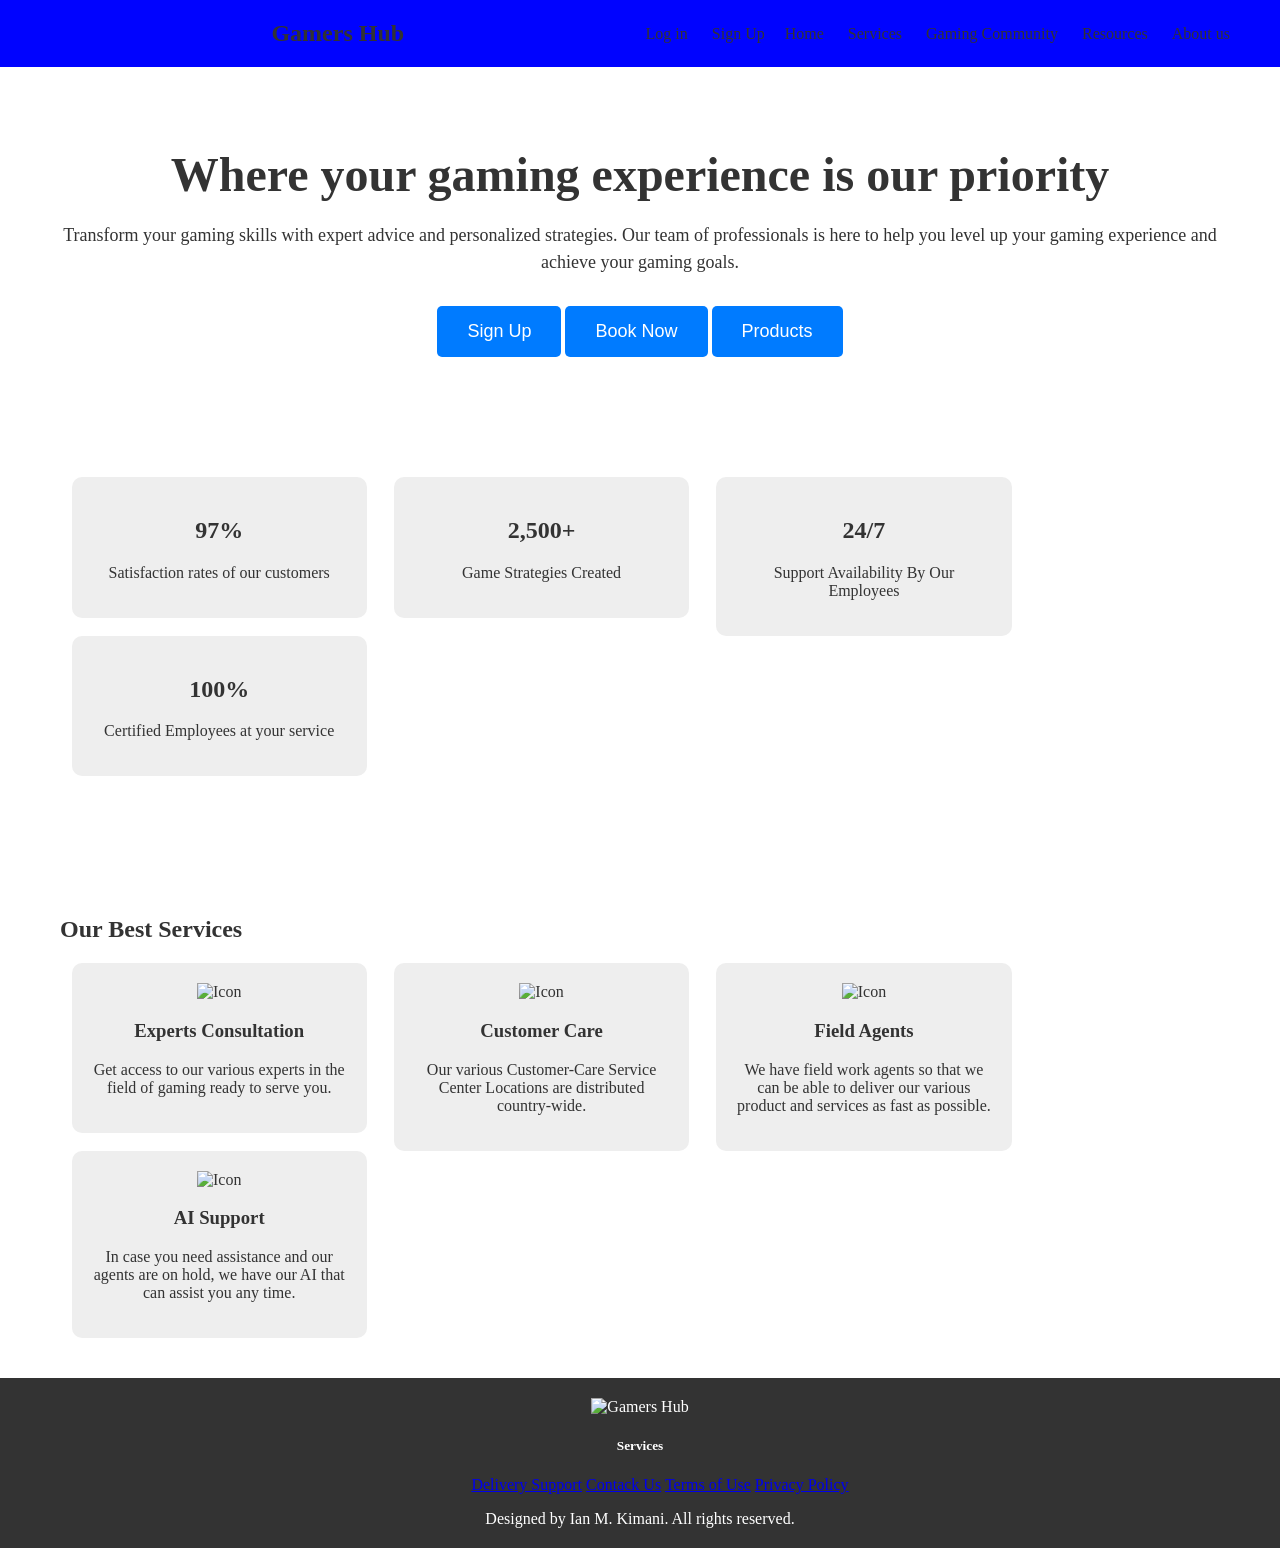
==== index.html @ 934fc9e8 "Add files via upload" ====
<!DOCTYPE html>
<html lang="en">
<head>
    <meta charset="UTF-8">
    <meta name="viewport" content="width=device-width, initial-scale=1.0">
    <title>Gamers Hub</title>
    <link rel="stylesheet" href="styles.css">
</head>
<body>
    <!-- Loading Screen -->
    <div id="loading-screen">
        <div class="spinner"></div>
    </div>

    <!-- Login Form Modal -->
    <div id="login-modal" class="modal">
        <div class="modal-content">
            <span class="close" id="close-login">&times;</span>
            <h2>Login</h2>
            <form>
                <input type="text" placeholder="Username" required>
                <input type="password" placeholder="Password" required>
                <button type="submit">Login</button>
            </form>
        </div>
    </div>

    <!-- Sign-Up Form Modal -->
    <div id="signup-modal" class="modal">
        <div class="modal-content">
            <span class="close" id="close-signup">&times;</span>
            <h2>Sign Up</h2>
            <form>
                <input type="text" placeholder="Username" required>
                <input type="email" placeholder="Email" required>
                <input type="password" placeholder="Password" required>
                <button type="submit">Sign Up</button>
            </form>
        </div>
    </div>

    <header>
        <div class="container">
            <div class="logo">Gamers Hub</div>
            <nav class="nav">
                <a href="#">Home</a>
                <a href="#">Services</a>
                <a href="#">Gaming Community</a>
                <a href="#">Resources</a>
                <a href="#">About us</a>
            </nav>
            <div class="nav">
                <a href="#" id="login-btn">Log in</a>
                <a href="#" id="signup-btn" class="cta">Sign Up</a>
            </div>
        </div>
    </header>

    <section class="hero">
        <div class="container">
            <h1>Where your gaming experience is our priority</h1>
            <p>Transform your gaming skills with expert advice and personalized strategies. Our team of professionals is here to help you level up your gaming experience and achieve your gaming goals.</p>
            <div class="cta">
                <button class="btn">Sign Up</button>
                <button class="btn">Book Now</button>
                <button class="btn">Products</button>
            </div>
        </div>
    </section>
    <section class="stats">
        <div class="container">
            <div class="stat">
                <h2>97%</h2>
                <p>Satisfaction rates of our customers</p>
            </div>
            <div class="stat">
                <h2>2,500+</h2>
                <p>Game Strategies Created</p>
            </div>
            <div class="stat">
                <h2>24/7</h2>
                <p>Support Availability By Our Employees</p>
            </div>
            <div class="stat">
                <h2>100%</h2>
                <p>Certified Employees at your service</p>
            </div>
        </div>
    </section>
    <section class="services">
        <div class="container">
            <h2>Our Best Services</h2>
            <div class="service">
                <img src="https://via.placeholder.com/50" alt="Icon">
                <h3>Experts Consultation</h3>
                <p>Get access to our various experts in the field of gaming ready to serve you.</p>
            </div>
            <div class="service">
                <img src="https://via.placeholder.com/50" alt="Icon">
                <h3>Customer Care</h3>
                <p>Our various Customer-Care Service Center Locations are distributed country-wide.</p>
            </div>
            <div class="service">
                <img src="https://via.placeholder.com/50" alt="Icon">
                <h3>Field Agents</h3>
                <p>We have field work agents so that we can be able to deliver our various product and services as fast as possible.</p>
            </div>
            <div class="service">
                <img src="https://via.placeholder.com/50" alt="Icon">
                <h3>AI Support</h3>
                <p>In case you need assistance and our agents are on hold, we have our AI that can assist you any time.</p>
            </div>
        </div>
    </section>
    <footer class="container-fluid bg-light py-4 mt-5">
        <div class="container">
            <div class="row">
                <div class="col-md-4 text-center mb-4">
                    <img src="" alt="Gamers Hub" class="img-fluid mb-3">
                    <a href="#" class="text-muted"><i class="fab fa-twitter"></i></a>
                    <a href="#" class="text-muted mx-3"><i class="fab fa-facebook"></i></a>
                    <a href="#" class="text-muted"><i class="fab fa-instagram"></i></a>
                    <a href="#" class="text-muted mx-3"><i class="fab fa-linkedin"></i></a>
                </div>
                <div class="col-md-4 text-center mb-4">
                    <h5 class="text-primary">Services</h5>
                    <ul class="list-unstyled">
                        <a href="#" class="text-muted">Delivery Support</a>
                        <a href="#" class="text-muted">Contack Us</a>
                        <a href="#" class="text-muted">Terms of Use</a>
                        <a href="#" class="text-muted">Privacy Policy</a>
                    </ul>
                </div>
            <p class="text-center text-muted mt-4">Designed by Ian M. Kimani. All rights reserved.</p>
        </div>
    </footer>
    <script src="script.js" defer></script>
</body>
</html>
---- styles.css ----
/* Loading Screen Styles */
#loading-screen {
    position: fixed;
    top: 0;
    left: 0;
    width: 100%;
    height: 100%;
    background-color: rgba(0, 0, 0, 0.8);
    display: flex;
    justify-content: center;
    align-items: center;
    z-index: 9999;
}

.spinner {
    border: 8px solid #f3f3f3;
    border-top: 8px solid #007bff;
    border-radius: 50%;
    width: 60px;
    height: 60px;
    animation: spin 1s linear infinite;
}

@keyframes spin {
    0% { transform: rotate(0deg); }
    100% { transform: rotate(360deg); }
}

body {
    font-family: 'Times New Roman', Times, serif;
    margin: 0;
    padding: 0;
    background-image: url('https://pin.it/1Ao8xjvGs');
    color: #333;
    transition: background-color 0.5s, color 0.5s;
}

/* Modal Styles */
.modal {
    display: none;
    position: fixed;
    z-index: 1000;
    left: 0;
    top: 0;
    width: 100%;
    height: 100%;
    overflow: auto;
    background-color: rgba(0, 0, 0, 0.7);
}

.modal-content {
    background-color: #fefefe;
    margin: 15% auto;
    padding: 20px;
    border: 1px solid #888;
    width: 30%;
    animation: slide-down 0.5s ease-in-out;
    border-radius: 8px;
}

@keyframes slide-down {
    from { transform: translateY(-50px); opacity: 0; }
    to { transform: translateY(0); opacity: 1; }
}

.close {
    color: #aaa;
    float: right;
    font-size: 28px;
    font-weight: bold;
    cursor: pointer;
}

.close:hover,
.close:focus {
    color: black;
    text-decoration: none;
    cursor: pointer;
}

.modal-content h2 {
    text-align: center;
}

.modal-content form {
    display: flex;
    flex-direction: column;
    gap: 15px;
}

.modal-content input {
    padding: 10px;
    font-size: 16px;
    border: 1px solid #ccc;
    border-radius: 5px;
}

.modal-content button {
    padding: 10px;
    font-size: 16px;
    border: none;
    background-color: #007bff;
    color: white;
    border-radius: 5px;
    cursor: pointer;
    transition: background-color 0.3s;
}

.modal-content button:hover {
    background-color: #0056b3;
}

.container {
    max-width: 1200px;
    margin: 0 auto;
    padding: 0 20px;
    align-items: stretch;
    flex-direction: row;
    
}
.container content{
    align-items: stretch;
    flex-direction: row;
    justify-content: space-between;
}

header {
    background-color: #0003ff;
    padding: 20px 0;
    text-align: center;
}

.logo {
    display: inline-block;
    font-size: 24px;
    font-weight: bold;
}

.nav {
    float: right;
    margin-top: 5px;
}

.nav a {
    text-decoration: none;
    color: #333;
    margin: 0 10px;
}

.hero {
    background-color: #fff;
    padding: 40px;
    text-align: center;
}

.hero h1 {
    font-size: 48px;
    margin-bottom: 20px;
}

.hero p {
    font-size: 18px;
    line-height: 1.5;
}

.cta {
    margin-top: 30px;
}

.cta .btn {
    background-color: #007bff;
    color: #fff;
    padding: 15px 30px;
    border: none;
    border-radius: 5px;
    font-size: 18px;
    cursor: pointer;
    transition: transform 0.3s, opacity 0.3s;
}

.cta .btn:hover {
    opacity: 0.8;
    transform: scale(1.05);
}

.stats, .services {
    background-color: #fff;
    padding: 40px;
    margin-top: 40px;
    transition: opacity 1s ease-in-out, transform 1s ease-in-out;
}

.stats .stat, .services .service {
    display: inline-table;
    flex-direction: row;
    align-items: stretch;
    width: 22%;
    margin: 0 1%;
    padding: 20px;
    border-radius: 10px;
    background-color: #eee;
    text-align: center;
    opacity: 0;
    transform: translateY(20px);
}

footer {
    background-color: #333;
    color: #fff;
    padding: 20px 0;
    text-align: center;
}

footer p {
    margin: 0;
}

/* Scroll animation */
.fade-in {
    opacity: 1 !important;
    transform: translateY(0) !important;
    transition: opacity 0.6s ease-out, transform 0.6s ease-out;
}
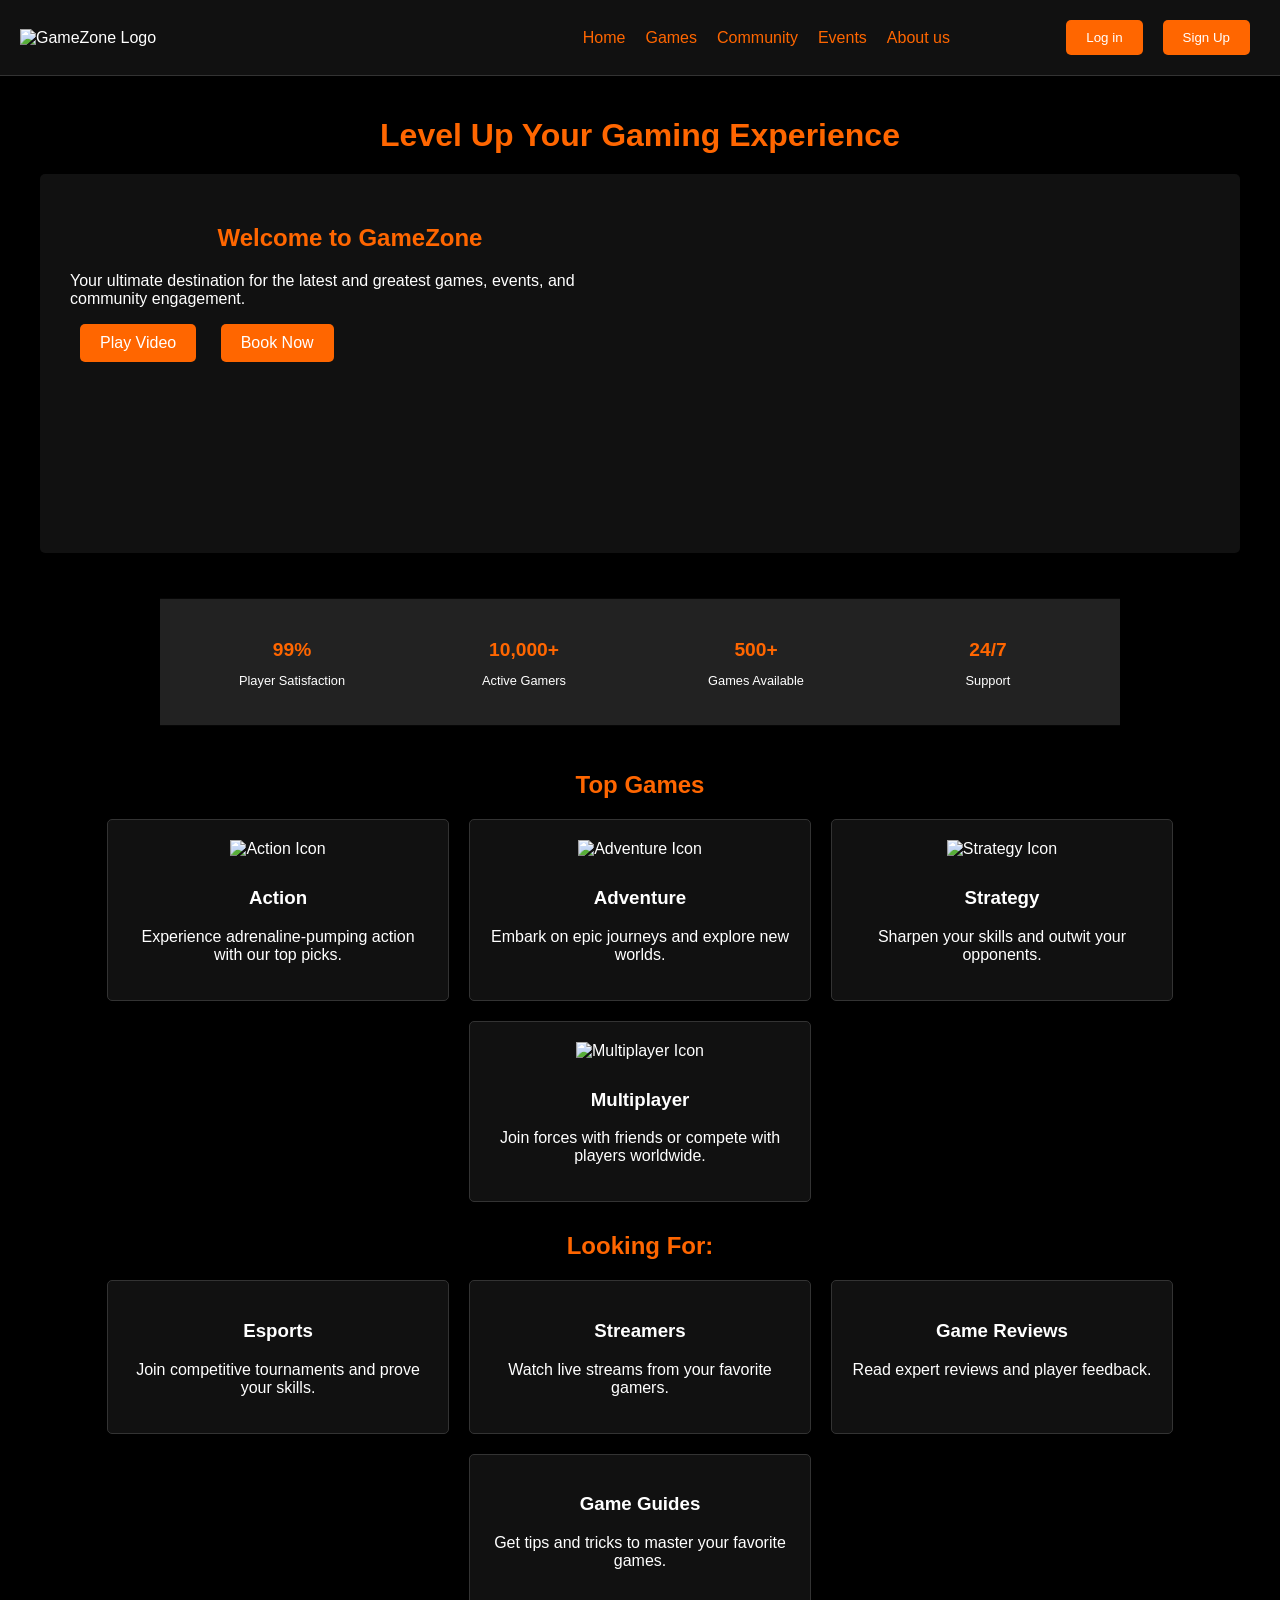
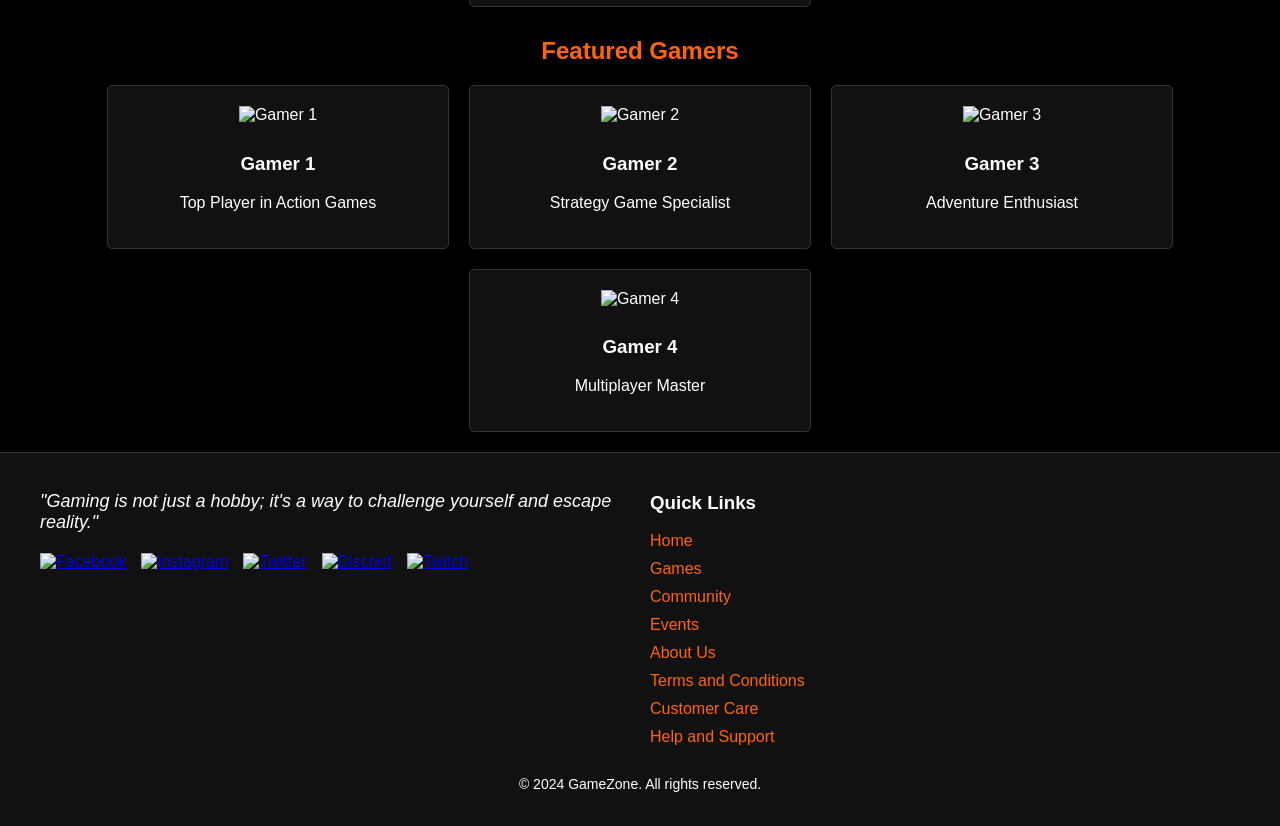
==== commit 49127a71: "Add files via upload" ====
--- a/index.html
+++ b/index.html
@@ -3,137 +3,232 @@
 <head>
     <meta charset="UTF-8">
     <meta name="viewport" content="width=device-width, initial-scale=1.0">
-    <title>Gamers Hub</title>
+    <title>GameZone</title>
     <link rel="stylesheet" href="styles.css">
 </head>
 <body>
-    <!-- Loading Screen -->
-    <div id="loading-screen">
-        <div class="spinner"></div>
-    </div>
-
-    <!-- Login Form Modal -->
+    <header>
+        <div class="logo">
+            <img src="https://img.icons8.com/?size=100&id=Pd3ADg6p7068&format=png&color=FD7E14" alt="GameZone Logo">
+        </div>
+        <nav>
+            <div class="menu">
+                <a href="/">Home</a>
+                <a href="/Games">Games</a>
+                <a href="/Community">Community</a>
+                <a href="/Events">Events</a>
+                <a href="/AboutUs">About us</a>
+            </div>
+        </nav>
+        <div class="auth">
+            <button id="header-login-btn">Log in</button>
+            <button id="header-signup-btn">Sign Up</button>
+        </div>
+    </header>    
+    <main>
+        <div class="container">
+            <h1 class="fade-in">Level Up Your Gaming Experience</h1>
+            <div class="hero fade-in">
+                <div class="hero-content">
+                    <div class="hero-text">
+                        <h2>Welcome to GameZone</h2>
+                        <p>Your ultimate destination for the latest and greatest games, events, and community engagement.</p>
+                        <div class="cta">
+                            <button id="play-video-btn">Play Video</button>
+                            <button id="book-now-btn">Book Now</button>
+                        </div>
+                    </div>
+                    <div class="video-slide">
+                        <iframe id="video-slide" src="" title="YouTube video player" frameborder="0" allow="accelerometer; autoplay; clipboard-write; encrypted-media; gyroscope; picture-in-picture; web-share" referrerpolicy="strict-origin-when-cross-origin" allowfullscreen></iframe>
+                    </div>
+                </div>
+            </div>
+
+            <div class="statistics zoom-in">
+                <div class="statistic">
+                    <h2>99%</h2>
+                    <p>Player Satisfaction</p>
+                </div>
+                <div class="statistic">
+                    <h2>10,000+</h2>
+                    <p>Active Gamers</p>
+                </div>
+                <div class="statistic">
+                    <h2>500+</h2>
+                    <p>Games Available</p>
+                </div>
+                <div class="statistic">
+                    <h2>24/7</h2>
+                    <p>Support</p>
+                </div>
+            </div>
+
+            <h2 class="fade-in">Top Games</h2>
+            <div class="services fade-in">
+                <div class="service">
+                    <img src="https://img.icons8.com/?size=100&id=15005&format=png&color=FD7E14" alt="Action Icon">
+                    <h3>Action</h3>
+                    <p>Experience adrenaline-pumping action with our top picks.</p>
+                </div>
+                <div class="service">
+                    <img src="https://img.icons8.com/?size=100&id=r80HiZqZUUM0&format=png&color=FD7E14" alt="Adventure Icon">
+                    <h3>Adventure</h3>
+                    <p>Embark on epic journeys and explore new worlds.</p>
+                </div>
+                <div class="service">
+                    <img src="https://img.icons8.com/?size=100&id=48534&format=png&color=FD7E14" alt="Strategy Icon">
+                    <h3>Strategy</h3>
+                    <p>Sharpen your skills and outwit your opponents.</p>
+                </div>
+                <div class="service">
+                    <img src="https://img.icons8.com/?size=100&id=QieEAdOSR6SQ&format=png&color=FD7E14" alt="Multiplayer Icon">
+                    <h3>Multiplayer</h3>
+                    <p>Join forces with friends or compete with players worldwide.</p>
+                </div>
+            </div>
+
+            <h2 class="fade-in">Looking For:</h2>
+            <div class="looking-for fade-in">
+                <div class="looking-for-option">
+                    <h3>Esports</h3>
+                    <p>Join competitive tournaments and prove your skills.</p>
+                </div>
+                <div class="looking-for-option">
+                    <h3>Streamers</h3>
+                    <p>Watch live streams from your favorite gamers.</p>
+                </div>
+                <div class="looking-for-option">
+                    <h3>Game Reviews</h3>
+                    <p>Read expert reviews and player feedback.</p>
+                </div>
+                <div class="looking-for-option">
+                    <h3>Game Guides</h3>
+                    <p>Get tips and tricks to master your favorite games.</p>
+                </div>
+            </div>
+
+            <h2 class="fade-in">Featured Gamers</h2>
+            <div class="gamers fade-in">
+                <div class="gamer">
+                    <img src="https://img.icons8.com/?size=100&id=117315&format=png&color=FD7E14" alt="Gamer 1">
+                    <h3>Gamer 1</h3>
+                    <p>Top Player in Action Games</p>
+                </div>
+                <div class="gamer">
+                    <img src="https://img.icons8.com/?size=100&id=ZFO-Ioy7jtFp&format=png&color=FD7E14" alt="Gamer 2">
+                    <h3>Gamer 2</h3>
+                    <p>Strategy Game Specialist</p>
+                </div>
+                <div class="gamer">
+                    <img src="https://img.icons8.com/?size=100&id=115318&format=png&color=FD7E14" alt="Gamer 3">
+                    <h3>Gamer 3</h3>
+                    <p>Adventure Enthusiast</p>
+                </div>
+                <div class="gamer">
+                    <img src="https://img.icons8.com/?size=100&id=123524&format=png&color=FD7E14" alt="Gamer 4">
+                    <h3>Gamer 4</h3>
+                    <p>Multiplayer Master</p>
+                </div>
+            </div>
+        </div>
+    </main>
+
+    <!-- Login Modal -->
     <div id="login-modal" class="modal">
         <div class="modal-content">
-            <span class="close" id="close-login">&times;</span>
+            <span id="login-close" class="modal-close">&times;</span>
             <h2>Login</h2>
             <form>
-                <input type="text" placeholder="Username" required>
-                <input type="password" placeholder="Password" required>
+                <label for="email">Email:</label>
+                <input type="email" id="email" name="email" required><br>
+                <label for="password">Password:</label>
+                <input type="password" id="password" name="password" required><br>
                 <button type="submit">Login</button>
             </form>
         </div>
     </div>
 
-    <!-- Sign-Up Form Modal -->
+    <!-- Sign Up Modal -->
     <div id="signup-modal" class="modal">
         <div class="modal-content">
-            <span class="close" id="close-signup">&times;</span>
+            <span id="signup-close" class="modal-close">&times;</span>
             <h2>Sign Up</h2>
             <form>
-                <input type="text" placeholder="Username" required>
-                <input type="email" placeholder="Email" required>
-                <input type="password" placeholder="Password" required>
+                <label for="username">Username:</label>
+                <input type="text" id="username" name="username" required><br>
+                <label for="signup-email">Email:</label>
+                <input type="email" id="signup-email" name="email" required><br>
+                <label for="signup-password">Password:</label>
+                <input type="password" id="signup-password" name="password" required><br>
                 <button type="submit">Sign Up</button>
             </form>
         </div>
     </div>
 
-    <header>
+    <!-- Booking Modal -->
+    <div id="booking-modal" class="modal">
+        <div class="modal-content booking-form">
+            <span id="booking-close" class="modal-close">&times;</span>
+            <h2>Book a GameZone Space</h2>
+            <form>
+                <label for="name">Name:</label>
+                <input type="text" id="name" name="name" required><br>
+                <label for="date">Date:</label>
+                <input type="date" id="date" name="date" required><br>
+                <label for="time">Time:</label>
+                <input type="time" id="time" name="time" required><br>
+                <label for="number-of-people">Number of People:</label>
+                <input type="number" id="number-of-people" name="number-of-people" required><br>
+                <button type="submit">Book Now</button>
+            </form>
+        </div>
+    </div>
+
+    <!-- Footer Section -->
+    <footer>
         <div class="container">
-            <div class="logo">Gamers Hub</div>
-            <nav class="nav">
-                <a href="#">Home</a>
-                <a href="#">Services</a>
-                <a href="#">Gaming Community</a>
-                <a href="#">Resources</a>
-                <a href="#">About us</a>
-            </nav>
-            <div class="nav">
-                <a href="#" id="login-btn">Log in</a>
-                <a href="#" id="signup-btn" class="cta">Sign Up</a>
-            </div>
-        </div>
-    </header>
-
-    <section class="hero">
-        <div class="container">
-            <h1>Where your gaming experience is our priority</h1>
-            <p>Transform your gaming skills with expert advice and personalized strategies. Our team of professionals is here to help you level up your gaming experience and achieve your gaming goals.</p>
-            <div class="cta">
-                <button class="btn">Sign Up</button>
-                <button class="btn">Book Now</button>
-                <button class="btn">Products</button>
-            </div>
-        </div>
-    </section>
-    <section class="stats">
-        <div class="container">
-            <div class="stat">
-                <h2>97%</h2>
-                <p>Satisfaction rates of our customers</p>
-            </div>
-            <div class="stat">
-                <h2>2,500+</h2>
-                <p>Game Strategies Created</p>
-            </div>
-            <div class="stat">
-                <h2>24/7</h2>
-                <p>Support Availability By Our Employees</p>
-            </div>
-            <div class="stat">
-                <h2>100%</h2>
-                <p>Certified Employees at your service</p>
-            </div>
-        </div>
-    </section>
-    <section class="services">
-        <div class="container">
-            <h2>Our Best Services</h2>
-            <div class="service">
-                <img src="https://via.placeholder.com/50" alt="Icon">
-                <h3>Experts Consultation</h3>
-                <p>Get access to our various experts in the field of gaming ready to serve you.</p>
-            </div>
-            <div class="service">
-                <img src="https://via.placeholder.com/50" alt="Icon">
-                <h3>Customer Care</h3>
-                <p>Our various Customer-Care Service Center Locations are distributed country-wide.</p>
-            </div>
-            <div class="service">
-                <img src="https://via.placeholder.com/50" alt="Icon">
-                <h3>Field Agents</h3>
-                <p>We have field work agents so that we can be able to deliver our various product and services as fast as possible.</p>
-            </div>
-            <div class="service">
-                <img src="https://via.placeholder.com/50" alt="Icon">
-                <h3>AI Support</h3>
-                <p>In case you need assistance and our agents are on hold, we have our AI that can assist you any time.</p>
-            </div>
-        </div>
-    </section>
-    <footer class="container-fluid bg-light py-4 mt-5">
-        <div class="container">
-            <div class="row">
-                <div class="col-md-4 text-center mb-4">
-                    <img src="" alt="Gamers Hub" class="img-fluid mb-3">
-                    <a href="#" class="text-muted"><i class="fab fa-twitter"></i></a>
-                    <a href="#" class="text-muted mx-3"><i class="fab fa-facebook"></i></a>
-                    <a href="#" class="text-muted"><i class="fab fa-instagram"></i></a>
-                    <a href="#" class="text-muted mx-3"><i class="fab fa-linkedin"></i></a>
-                </div>
-                <div class="col-md-4 text-center mb-4">
-                    <h5 class="text-primary">Services</h5>
-                    <ul class="list-unstyled">
-                        <a href="#" class="text-muted">Delivery Support</a>
-                        <a href="#" class="text-muted">Contack Us</a>
-                        <a href="#" class="text-muted">Terms of Use</a>
-                        <a href="#" class="text-muted">Privacy Policy</a>
+            <div class="footer-content">
+                <div class="footer-section footer-quote-section">
+                    <p class="footer-quote">"Gaming is not just a hobby; it's a way to challenge yourself and escape reality."</p>
+                    <div class="footer-social">
+                        <a href="https://facebook.com" target="_blank" class="social-icon">
+                            <img src="https://img.icons8.com/ios-filled/50/ffffff/facebook-new.png" alt="Facebook">
+                        </a>
+                        <a href="https://instagram.com" target="_blank" class="social-icon">
+                            <img src="https://img.icons8.com/ios-filled/50/ffffff/instagram-new.png" alt="Instagram">
+                        </a>
+                        <a href="https://twitter.com" target="_blank" class="social-icon">
+                            <img src="https://img.icons8.com/ios-filled/50/ffffff/twitter.png" alt="Twitter">
+                        </a>
+                        <a href="https://discord.com" target="_blank" class="social-icon">
+                            <img src="https://img.icons8.com/ios-filled/50/ffffff/discord.png" alt="Discord">
+                        </a>
+                        <a href="https://twitch.tv" target="_blank" class="social-icon">
+                            <img src="https://img.icons8.com/ios-filled/50/ffffff/twitch.png" alt="Twitch">
+                        </a>
+                    </div>
+                </div>
+                <div class="footer-section footer-nav-section">
+                    <h3>Quick Links</h3>
+                    <ul class="footer-nav">
+                        <li><a href="/">Home</a></li>
+                        <li><a href="/Games">Games</a></li>
+                        <li><a href="/Community">Community</a></li>
+                        <li><a href="/Events">Events</a></li>
+                        <li><a href="/AboutUs">About Us</a></li>
+                        <li><a href="/TermsAndConditions">Terms and Conditions</a></li>
+                        <li><a href="/CustomerCare">Customer Care</a></li>
+                        <li><a href="/HelpAndSupport">Help and Support</a></li>
                     </ul>
                 </div>
-            <p class="text-center text-muted mt-4">Designed by Ian M. Kimani. All rights reserved.</p>
+            </div>
+            <div class="footer-copyright">
+                <p>&copy; 2024 GameZone. All rights reserved.</p>
+            </div>
         </div>
     </footer>
-    <script src="script.js" defer></script>
+
+    <!-- JS File -->
+    <script src="script.js"></script>
 </body>
 </html>
--- a/styles.css
+++ b/styles.css
@@ -1,223 +1,408 @@
-/* Loading Screen Styles */
-#loading-screen {
+/* General Styles */
+body {
+    font-family: 'Gill Sans', 'Gill Sans MT', Calibri, 'Trebuchet MS', sans-serif;
+    margin: 0;
+    padding: 0;
+    background-color: #000;
+    color: #fff;
+}
+
+.container {
+    max-width: 1200px;
+    margin: 0 auto;
+    padding: 20px;
+}
+
+header {
+    background-color: #111;
+    padding: 20px;
+    border-bottom: 1px solid #333;
+    display: flex;
+    justify-content: space-between;
+    align-items: center;
+}
+
+header .logo {
+    flex: 1;
+}
+
+header .logo img {
+    max-width: 150px;
+}
+
+nav {
+    flex: 2;
+    display: flex;
+    justify-content: flex-end;
+}
+
+nav .menu {
+    display: flex;
+    gap: 20px;
+}
+
+nav .menu a {
+    color: #ff6600;
+    text-decoration: none;
+}
+
+nav .menu a:hover {
+    text-decoration: underline;
+}
+
+.auth {
+    flex: 1;
+    display: flex;
+    justify-content: flex-end;
+}
+
+.auth button {
+    background-color: #ff6600;
+    color: #fff;
+    border: none;
+    padding: 10px 20px;
+    border-radius: 5px;
+    cursor: pointer;
+    margin: 0 10px;
+    transition: background-color 0.3s ease;
+}
+
+.auth button:hover {
+    background-color: #e65c00;
+}
+
+/* Hero Section */
+h1, h2 {
+    text-align: center;
+    margin-bottom: 20px;
+    color: #ff6600;
+}
+
+.hero {
+    background-color: #111;
+    padding: 30px;
+    border-radius: 5px;
+    margin-bottom: 30px;
+    display: flex;
+    justify-content: space-between;
+    align-items: center;
+}
+
+.hero-content {
+    display: flex;
+    flex-direction: row;
+    width: 100%;
+    gap: 20px;
+}
+
+.hero-text {
+    flex: 1;
+}
+
+.video-slide {
+    flex: 1;
+}
+
+.video-slide iframe {
+    width: 100%;
+    height: 315px;
+    border: none;
+}
+/* Scroll Animation Styles */
+.animated {
+    opacity: 0;
+    transform: translateY(20px);
+    transition: opacity 0.6s ease-out, transform 0.6s ease-out;
+}
+
+.animated.fade-in {
+    opacity: 1;
+    transform: translateY(0);
+}
+
+/* Additional Transitions for Zoom-In Effect */
+.animated.zoom-in {
+    opacity: 1;
+    transform: scale(1);
+}
+
+.zoom-in {
+    transform: scale(0.8);
+    transition: transform 0.5s, opacity 0.5s;
+}
+
+
+/* Buttons */
+.cta button {
+    background-color: #ff6600; /* Orange background */
+    color: #fff; /* White text */
+    border: none;
+    padding: 10px 20px;
+    border-radius: 5px;
+    cursor: pointer;
+    margin: 0 10px;
+    font-size: 16px;
+    transition: background-color 0.3s ease, transform 0.3s ease;
+}
+
+.cta button:hover {
+    background-color: #e65c00; /* Darker orange on hover */
+    transform: scale(1.05); /* Slight zoom effect */
+}
+
+.cta button:focus {
+    outline: none;
+    box-shadow: 0 0 0 2px #ff6600; /* Orange outline on focus */
+}
+
+/* Specific styles for Play Video and Book Now buttons */
+#play-video-btn {
+    background-color: #ff6600; /* Orange background */
+}
+
+#play-video-btn:hover {
+    background-color: #e65c00; /* Darker orange on hover */
+}
+
+#book-now-btn {
+    background-color: #ff6600; /* Orange background */
+}
+
+#book-now-btn:hover {
+    background-color: #e65c00; /* Darker orange on hover */
+}
+
+/* Statistics, Services, Looking For, and Featured Gamers Sections */
+.statistics, .services, .looking-for, .doctors {
+    margin-bottom: 30px;
+}
+
+.statistics {
+    display: flex;
+    flex-wrap: wrap;
+    justify-content: center;
+    background-color: #222;
+    color: #fff;
+    padding: 20px;
+}
+
+.statistic {
+    flex: 1;
+    text-align: center;
+    margin: 10px;
+    min-width: 150px;
+}
+
+.statistic h2 {
+    margin-bottom: 10px;
+    color: #ff6600;
+}
+
+.services, .looking-for, .gamers {
+    display: flex;
+    flex-wrap: wrap;
+    justify-content: center;
+    gap: 20px;
+}
+
+.service, .looking-for-option, .gamer {
+    width: 100%;
+    max-width: 300px;
+    padding: 20px;
+    background-color: #111;
+    border-radius: 5px;
+    text-align: center;
+    border: 1px solid #333;
+}
+
+.service img, .gamer img {
+    width: 50px;
+    height: 50px;
+    margin-bottom: 10px;
+}
+
+/* Footer Section */
+footer {
+    background-color: #111;
+    padding: 0px 20px;
+    border-top: 1px solid #333;
+    color: #fff;
+}
+
+.footer-content {
+    display: flex;
+    justify-content: space-between;
+    flex-wrap: wrap;
+    gap: 20px;
+}
+
+.footer-section {
+    flex: 1;
+}
+
+.footer-quote-section {
+    max-width: 50%;
+}
+
+.footer-quote {
+    font-style: italic;
+    font-size: 18px;
+    margin-bottom: 20px;
+    text-align: left;
+}
+
+.footer-social {
+    display: flex;
+    gap: 15px;
+}
+
+.social-icon img {
+    width: 30px;
+    height: 30px;
+    transition: opacity 0.3s ease;
+}
+
+.social-icon img:hover {
+    opacity: 0.7;
+}
+
+.footer-nav-section {
+    max-width: 50%;
+}
+
+.footer-nav {
+    list-style: none;
+    padding: 0;
+    margin: 0;
+}
+
+.footer-nav li {
+    margin: 10px 0;
+}
+
+.footer-nav a {
+    color: #ff6600;
+    text-decoration: none;
+    transition: color 0.3s ease;
+}
+
+.footer-nav a:hover {
+    color: #e65c00;
+}
+
+.footer-copyright {
+    margin-top: 20px;
+    text-align: center;
+    font-size: 14px;
+}
+
+/* Responsive Design */
+@media (max-width: 768px) {
+    .footer-content {
+        flex-direction: column;
+    }
+
+    .footer-quote-section, .footer-nav-section {
+        max-width: 100%;
+    }
+
+    .footer-quote {
+        text-align: center;
+    }
+}
+
+/* Modal Styles */
+.modal {
+    display: none;
     position: fixed;
     top: 0;
     left: 0;
     width: 100%;
     height: 100%;
-    background-color: rgba(0, 0, 0, 0.8);
-    display: flex;
+    background: rgba(0, 0, 0, 0.8);
     justify-content: center;
     align-items: center;
-    z-index: 9999;
-}
-
-.spinner {
-    border: 8px solid #f3f3f3;
-    border-top: 8px solid #007bff;
-    border-radius: 50%;
-    width: 60px;
-    height: 60px;
-    animation: spin 1s linear infinite;
-}
-
-@keyframes spin {
-    0% { transform: rotate(0deg); }
-    100% { transform: rotate(360deg); }
-}
-
-body {
-    font-family: 'Times New Roman', Times, serif;
-    margin: 0;
-    padding: 0;
-    background-image: url('https://pin.it/1Ao8xjvGs');
-    color: #333;
-    transition: background-color 0.5s, color 0.5s;
-}
-
-/* Modal Styles */
-.modal {
-    display: none;
-    position: fixed;
-    z-index: 1000;
-    left: 0;
-    top: 0;
+}
+
+.modal-content {
+    background: #222;
+    padding: 30px;
+    border-radius: 10px;
+    max-width: 600px;
     width: 100%;
-    height: 100%;
-    overflow: auto;
-    background-color: rgba(0, 0, 0, 0.7);
-}
-
-.modal-content {
-    background-color: #fefefe;
-    margin: 15% auto;
-    padding: 20px;
-    border: 1px solid #888;
-    width: 30%;
-    animation: slide-down 0.5s ease-in-out;
-    border-radius: 8px;
-}
-
-@keyframes slide-down {
-    from { transform: translateY(-50px); opacity: 0; }
-    to { transform: translateY(0); opacity: 1; }
-}
-
-.close {
-    color: #aaa;
-    float: right;
-    font-size: 28px;
-    font-weight: bold;
+    position: relative;
+    box-shadow: 0 4px 8px rgba(0, 0, 0, 0.3);
+}
+
+.modal-close {
+    position: absolute;
+    top: 10px;
+    right: 20px;
+    font-size: 30px;
+    color: #fff;
     cursor: pointer;
 }
 
-.close:hover,
-.close:focus {
-    color: black;
-    text-decoration: none;
-    cursor: pointer;
-}
-
-.modal-content h2 {
-    text-align: center;
+.modal-close:hover {
+    color: #ff6600;
 }
 
 .modal-content form {
     display: flex;
     flex-direction: column;
-    gap: 15px;
+}
+
+.modal-content label {
+    margin: 10px 0 5px;
 }
 
 .modal-content input {
     padding: 10px;
-    font-size: 16px;
-    border: 1px solid #ccc;
-    border-radius: 5px;
+    border: 1px solid #333;
+    border-radius: 5px;
+    margin-bottom: 15px;
+    background: #000;
+    color: #fff;
 }
 
 .modal-content button {
+    background-color: #ff6600;
+    color: #fff;
+    border: none;
     padding: 10px;
-    font-size: 16px;
-    border: none;
-    background-color: #007bff;
-    color: white;
     border-radius: 5px;
     cursor: pointer;
-    transition: background-color 0.3s;
+    transition: background-color 0.3s ease;
 }
 
 .modal-content button:hover {
-    background-color: #0056b3;
-}
-
-.container {
-    max-width: 1200px;
-    margin: 0 auto;
-    padding: 0 20px;
-    align-items: stretch;
-    flex-direction: row;
-    
-}
-.container content{
-    align-items: stretch;
-    flex-direction: row;
-    justify-content: space-between;
-}
-
-header {
-    background-color: #0003ff;
-    padding: 20px 0;
-    text-align: center;
-}
-
-.logo {
-    display: inline-block;
-    font-size: 24px;
-    font-weight: bold;
-}
-
-.nav {
-    float: right;
-    margin-top: 5px;
-}
-
-.nav a {
-    text-decoration: none;
-    color: #333;
-    margin: 0 10px;
-}
-
-.hero {
-    background-color: #fff;
-    padding: 40px;
-    text-align: center;
-}
-
-.hero h1 {
-    font-size: 48px;
-    margin-bottom: 20px;
-}
-
-.hero p {
-    font-size: 18px;
-    line-height: 1.5;
-}
-
-.cta {
-    margin-top: 30px;
-}
-
-.cta .btn {
-    background-color: #007bff;
-    color: #fff;
-    padding: 15px 30px;
-    border: none;
-    border-radius: 5px;
-    font-size: 18px;
-    cursor: pointer;
-    transition: transform 0.3s, opacity 0.3s;
-}
-
-.cta .btn:hover {
-    opacity: 0.8;
-    transform: scale(1.05);
-}
-
-.stats, .services {
-    background-color: #fff;
-    padding: 40px;
-    margin-top: 40px;
-    transition: opacity 1s ease-in-out, transform 1s ease-in-out;
-}
-
-.stats .stat, .services .service {
-    display: inline-table;
-    flex-direction: row;
-    align-items: stretch;
-    width: 22%;
-    margin: 0 1%;
-    padding: 20px;
-    border-radius: 10px;
-    background-color: #eee;
-    text-align: center;
-    opacity: 0;
-    transform: translateY(20px);
-}
-
-footer {
-    background-color: #333;
-    color: #fff;
-    padding: 20px 0;
-    text-align: center;
-}
-
-footer p {
-    margin: 0;
-}
-
-/* Scroll animation */
-.fade-in {
-    opacity: 1 !important;
-    transform: translateY(0) !important;
-    transition: opacity 0.6s ease-out, transform 0.6s ease-out;
-}
+    background-color: #e65c00;
+}
+
+/* Media Queries */
+@media (max-width: 768px) {
+    .hero-content {
+        flex-direction: column;
+        align-items: center;
+    }
+}
+
+@media (max-width: 576px) {
+    .statistics {
+        flex-direction: column;
+        text-align: center;
+    }
+
+    .statistic {
+        margin: 10px 0;
+    }
+
+    .service, .looking-for-option, .doctor {
+        width: 100%;
+        max-width: none;
+    }
+
+    .video-slide iframe {
+        height: auto;
+    }
+}
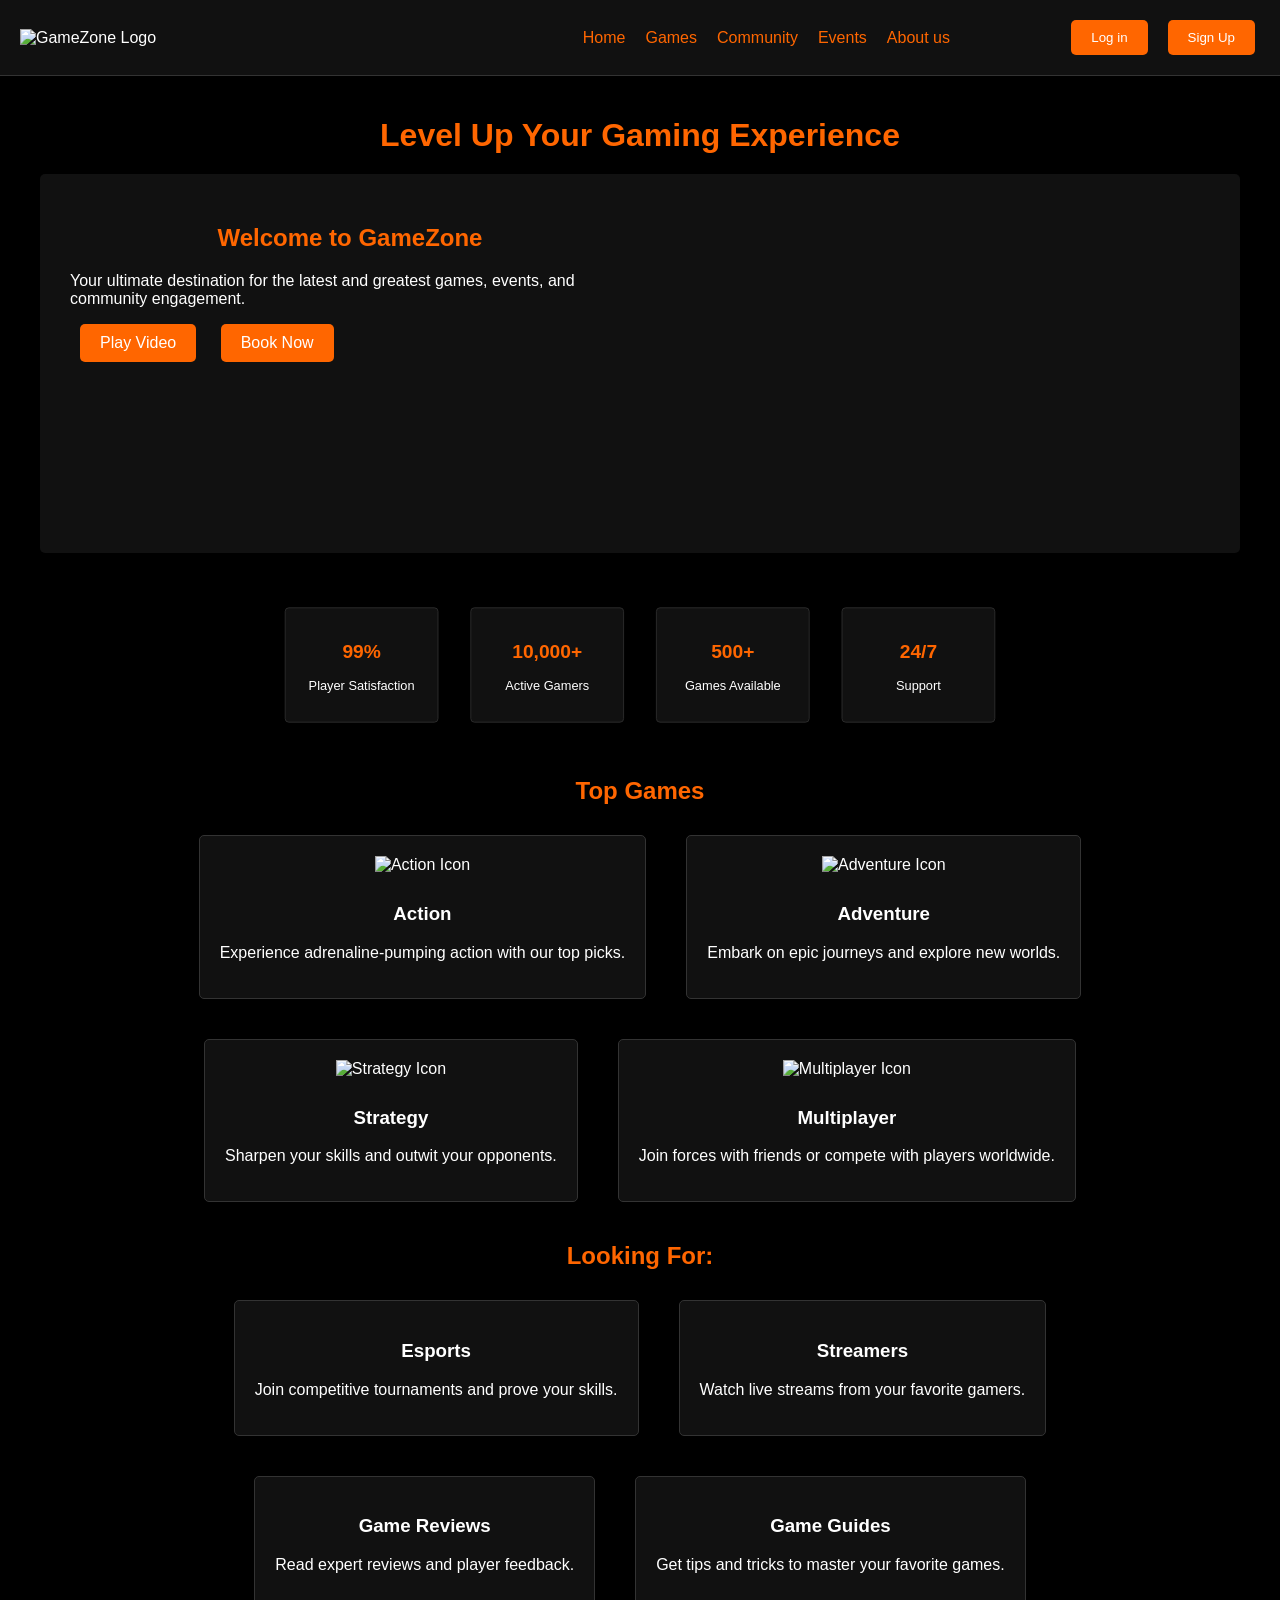
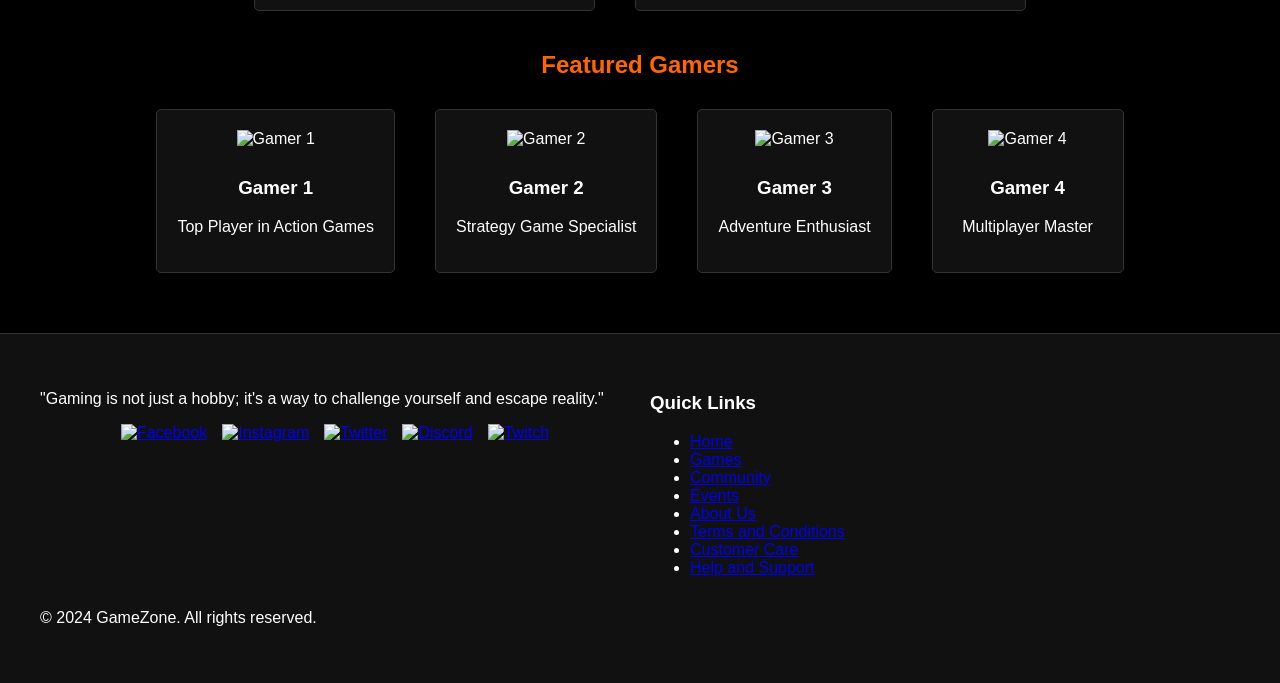
==== commit d91c6b83: "Update index.html" ====
--- a/index.html
+++ b/index.html
@@ -14,7 +14,7 @@
         <nav>
             <div class="menu">
                 <a href="/">Home</a>
-                <a href="/Games">Games</a>
+                <a href="/games.html">Games</a>
                 <a href="/Community">Community</a>
                 <a href="/Events">Events</a>
                 <a href="/AboutUs">About us</a>
@@ -212,7 +212,7 @@
                     <h3>Quick Links</h3>
                     <ul class="footer-nav">
                         <li><a href="/">Home</a></li>
-                        <li><a href="/Games">Games</a></li>
+                        <li><a href="/games.html">Games</a></li>
                         <li><a href="/Community">Community</a></li>
                         <li><a href="/Events">Events</a></li>
                         <li><a href="/AboutUs">About Us</a></li>
--- a/styles.css
+++ b/styles.css
@@ -13,11 +13,13 @@
     padding: 20px;
 }
 
+/* Header Styles */
 header {
     background-color: #111;
     padding: 20px;
     border-bottom: 1px solid #333;
     display: flex;
+    flex-wrap: wrap; /* Ensure header contents can wrap */
     justify-content: space-between;
     align-items: center;
 }
@@ -33,12 +35,14 @@
 nav {
     flex: 2;
     display: flex;
+    flex-wrap: wrap; /* Enable wrapping for navigation items */
     justify-content: flex-end;
 }
 
 nav .menu {
     display: flex;
     gap: 20px;
+    flex-wrap: wrap; /* Wrap navigation items when necessary */
 }
 
 nav .menu a {
@@ -54,6 +58,8 @@
     flex: 1;
     display: flex;
     justify-content: flex-end;
+    flex-wrap: wrap; /* Allow buttons to wrap */
+    gap: 10px;
 }
 
 .auth button {
@@ -63,12 +69,26 @@
     padding: 10px 20px;
     border-radius: 5px;
     cursor: pointer;
-    margin: 0 10px;
+    margin: 0 5px;
     transition: background-color 0.3s ease;
 }
 
 .auth button:hover {
     background-color: #e65c00;
+}
+
+/* Responsive styling for Login and Sign Up buttons */
+@media (max-width: 576px) {
+    .auth {
+        flex-direction: column;
+        align-items: center;
+        width: 100%;
+    }
+
+    .auth button {
+        width: 100%;
+        margin: 5px 0;
+    }
 }
 
 /* Hero Section */
@@ -108,6 +128,7 @@
     height: 315px;
     border: none;
 }
+
 /* Scroll Animation Styles */
 .animated {
     opacity: 0;
@@ -120,7 +141,6 @@
     transform: translateY(0);
 }
 
-/* Additional Transitions for Zoom-In Effect */
 .animated.zoom-in {
     opacity: 1;
     transform: scale(1);
@@ -131,11 +151,10 @@
     transition: transform 0.5s, opacity 0.5s;
 }
 
-
 /* Buttons */
 .cta button {
-    background-color: #ff6600; /* Orange background */
-    color: #fff; /* White text */
+    background-color: #ff6600;
+    color: #fff;
     border: none;
     padding: 10px 20px;
     border-radius: 5px;
@@ -146,73 +165,44 @@
 }
 
 .cta button:hover {
-    background-color: #e65c00; /* Darker orange on hover */
-    transform: scale(1.05); /* Slight zoom effect */
+    background-color: #e65c00;
+    transform: scale(1.05);
 }
 
 .cta button:focus {
     outline: none;
-    box-shadow: 0 0 0 2px #ff6600; /* Orange outline on focus */
-}
-
-/* Specific styles for Play Video and Book Now buttons */
-#play-video-btn {
-    background-color: #ff6600; /* Orange background */
-}
-
-#play-video-btn:hover {
-    background-color: #e65c00; /* Darker orange on hover */
-}
-
-#book-now-btn {
-    background-color: #ff6600; /* Orange background */
-}
-
-#book-now-btn:hover {
-    background-color: #e65c00; /* Darker orange on hover */
-}
-
-/* Statistics, Services, Looking For, and Featured Gamers Sections */
-.statistics, .services, .looking-for, .doctors {
+    box-shadow: 0 0 0 2px #ff6600;
+}
+
+#play-video-btn, #book-now-btn {
+    background-color: #ff6600;
+}
+
+#play-video-btn:hover, #book-now-btn:hover {
+    background-color: #e65c00;
+}
+
+/* Statistics, Services, and Other Sections */
+.statistics, .services, .looking-for, .gamers {
     margin-bottom: 30px;
-}
-
-.statistics {
     display: flex;
     flex-wrap: wrap;
     justify-content: center;
-    background-color: #222;
-    color: #fff;
-    padding: 20px;
-}
-
-.statistic {
-    flex: 1;
+    gap: 20px;
+}
+
+.statistic, .service, .looking-for-option, .gamer {
     text-align: center;
     margin: 10px;
     min-width: 150px;
-}
-
-.statistic h2 {
-    margin-bottom: 10px;
-    color: #ff6600;
-}
-
-.services, .looking-for, .gamers {
-    display: flex;
-    flex-wrap: wrap;
-    justify-content: center;
-    gap: 20px;
-}
-
-.service, .looking-for-option, .gamer {
-    width: 100%;
-    max-width: 300px;
     padding: 20px;
     background-color: #111;
     border-radius: 5px;
-    text-align: center;
     border: 1px solid #333;
+}
+
+.statistic h2 {
+    color: #ff6600;
 }
 
 .service img, .gamer img {
@@ -224,7 +214,7 @@
 /* Footer Section */
 footer {
     background-color: #111;
-    padding: 0px 20px;
+    padding: 20px;
     border-top: 1px solid #333;
     color: #fff;
 }
@@ -236,78 +226,57 @@
     gap: 20px;
 }
 
-.footer-section {
-    flex: 1;
-}
-
-.footer-quote-section {
-    max-width: 50%;
+.footer-quote-section, .footer-nav-section {
+    flex: 1;
+    max-width: 100%;
 }
 
 .footer-quote {
-    font-style: italic;
-    font-size: 18px;
-    margin-bottom: 20px;
+    font-size: 16px;
     text-align: left;
 }
 
+/* Footer Social Icons */
 .footer-social {
     display: flex;
     gap: 15px;
-}
-
-.social-icon img {
+    justify-content: center;
+}
+
+.footer-social .social-icon img {
     width: 30px;
     height: 30px;
     transition: opacity 0.3s ease;
 }
 
-.social-icon img:hover {
+.footer-social .social-icon img:hover {
     opacity: 0.7;
 }
 
-.footer-nav-section {
-    max-width: 50%;
-}
-
-.footer-nav {
-    list-style: none;
-    padding: 0;
-    margin: 0;
-}
-
-.footer-nav li {
-    margin: 10px 0;
-}
-
-.footer-nav a {
-    color: #ff6600;
-    text-decoration: none;
-    transition: color 0.3s ease;
-}
-
-.footer-nav a:hover {
-    color: #e65c00;
-}
-
-.footer-copyright {
-    margin-top: 20px;
-    text-align: center;
-    font-size: 14px;
-}
-
-/* Responsive Design */
-@media (max-width: 768px) {
+/* Responsive adjustments for footer and social icons */
+@media (max-width: 576px) {
     .footer-content {
         flex-direction: column;
-    }
-
-    .footer-quote-section, .footer-nav-section {
-        max-width: 100%;
+        align-items: center;
+        text-align: center;
     }
 
     .footer-quote {
         text-align: center;
+    }
+
+    .footer-social .social-icon img {
+        width: 25px;
+        height: 25px;
+    }
+
+    .footer-nav {
+        flex-direction: column;
+        align-items: center;
+    }
+
+    .footer-nav li {
+        margin: 5px 0;
     }
 }
 
@@ -385,9 +354,7 @@
         flex-direction: column;
         align-items: center;
     }
-}
-
-@media (max-width: 576px) {
+
     .statistics {
         flex-direction: column;
         text-align: center;
@@ -397,7 +364,7 @@
         margin: 10px 0;
     }
 
-    .service, .looking-for-option, .doctor {
+    .service, .looking-for-option, .gamer {
         width: 100%;
         max-width: none;
     }
